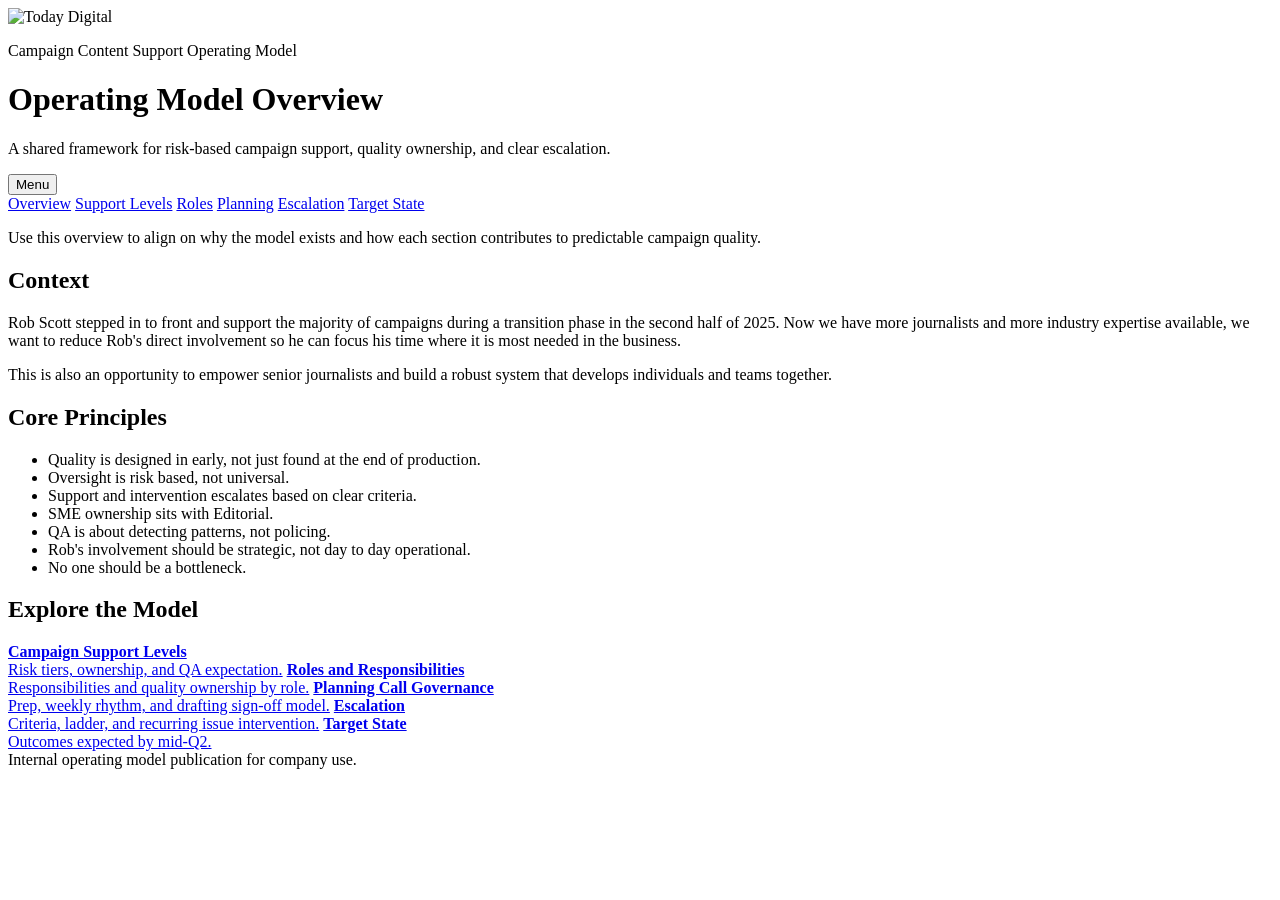
==== index.html @ e6ee5bfa "Add files via upload" ====
<!doctype html>
<html lang="en">
<head>
  <meta charset="utf-8" />
  <meta name="viewport" content="width=device-width, initial-scale=1" />
  <title>CCSOM | Overview</title>
  <link rel="stylesheet" href="styles/base.css" />
  <link rel="stylesheet" href="styles/pages.css" />
</head>
<body>
  <div class="page">
    <header class="hero">
      <div class="brand">
        <img src="assets/TodayDigital_Icon.png" alt="Today Digital" class="logo" />
        <div>
          <p class="eyebrow">Campaign Content Support Operating Model</p>
          <h1>Operating Model Overview</h1>
          <p class="subtitle">A shared framework for risk-based campaign support, quality ownership, and clear escalation.</p>
        </div>
      </div>
      <nav class="main-nav sticky-nav" aria-label="Primary navigation">
        <button class="mobile-nav-toggle" aria-expanded="false" aria-controls="navLinks">Menu</button>
        <div id="navLinks" class="nav-links">
          <a href="index.html" class="nav-link">Overview</a>
          <a href="support-levels.html" class="nav-link">Support Levels</a>
          <a href="roles.html" class="nav-link">Roles</a>
          <a href="governance.html" class="nav-link">Planning</a>
          <a href="escalation.html" class="nav-link">Escalation</a>
          <a href="target-state.html" class="nav-link">Target State</a>
        </div>
      </nav>
    </header>

    <main>
      <section class="card full">
        <p class="page-intro">Use this overview to align on why the model exists and how each section contributes to predictable campaign quality.</p>
      </section>

      <section class="card full" aria-labelledby="context-heading">
        <h2 id="context-heading">Context</h2>
        <p>Rob Scott stepped in to front and support the majority of campaigns during a transition phase in the second half of 2025. Now we have more journalists and more industry expertise available, we want to reduce Rob's direct involvement so he can focus his time where it is most needed in the business.</p>
        <p>This is also an opportunity to empower senior journalists and build a robust system that develops individuals and teams together.</p>
      </section>

      <section class="card full" aria-labelledby="principles-heading">
        <h2 id="principles-heading">Core Principles</h2>
        <ul class="list-clean">
          <li>Quality is designed in early, not just found at the end of production.</li>
          <li>Oversight is risk based, not universal.</li>
          <li>Support and intervention escalates based on clear criteria.</li>
          <li>SME ownership sits with Editorial.</li>
          <li>QA is about detecting patterns, not policing.</li>
          <li>Rob's involvement should be strategic, not day to day operational.</li>
          <li>No one should be a bottleneck.</li>
        </ul>
      </section>

      <section class="card full" aria-labelledby="explore-heading">
        <h2 id="explore-heading">Explore the Model</h2>
        <div class="quick-links">
          <a class="quick-link" href="support-levels.html"><strong>Campaign Support Levels</strong><br />Risk tiers, ownership, and QA expectation.</a>
          <a class="quick-link" href="roles.html"><strong>Roles and Responsibilities</strong><br />Responsibilities and quality ownership by role.</a>
          <a class="quick-link" href="governance.html"><strong>Planning Call Governance</strong><br />Prep, weekly rhythm, and drafting sign-off model.</a>
          <a class="quick-link" href="escalation.html"><strong>Escalation</strong><br />Criteria, ladder, and recurring issue intervention.</a>
          <a class="quick-link" href="target-state.html"><strong>Target State</strong><br />Outcomes expected by mid-Q2.</a>
        </div>
      </section>
    </main>

    <footer>
      Internal operating model publication for company use.
    </footer>
  </div>

  <script src="scripts/data.js"></script>
  <script src="scripts/nav.js"></script>
  <script src="scripts/interactions.js"></script>
</body>
</html>
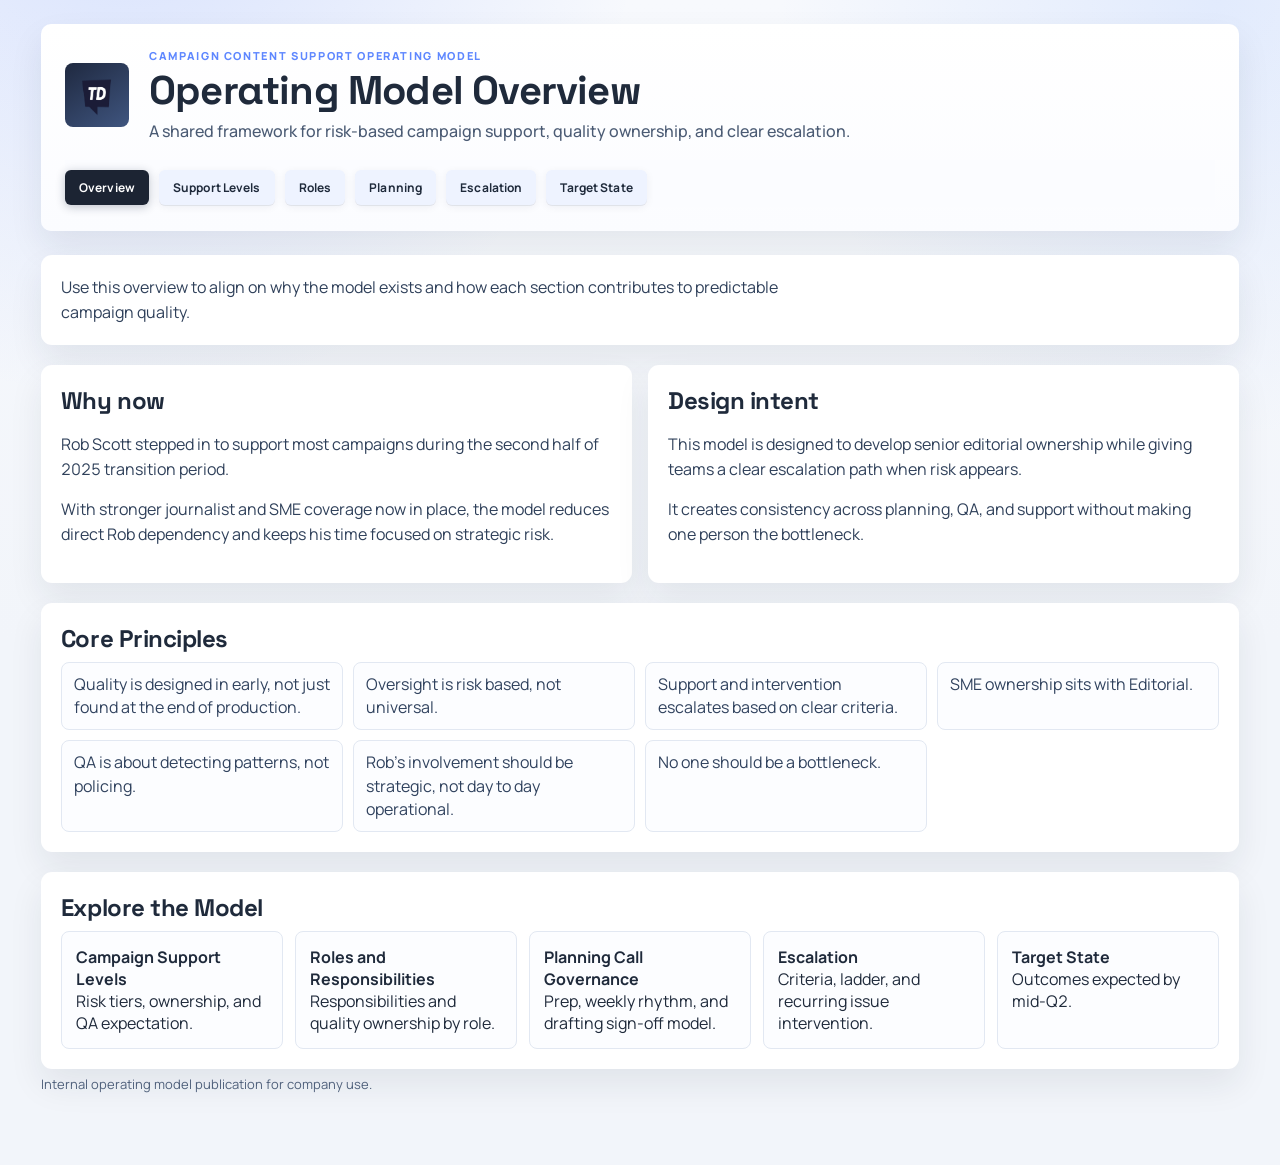
==== commit a885288b: "Apply CCSOM website updates" ====
--- a/index.html
+++ b/index.html
@@ -36,23 +36,31 @@
         <p class="page-intro">Use this overview to align on why the model exists and how each section contributes to predictable campaign quality.</p>
       </section>
 
-      <section class="card full" aria-labelledby="context-heading">
-        <h2 id="context-heading">Context</h2>
-        <p>Rob Scott stepped in to front and support the majority of campaigns during a transition phase in the second half of 2025. Now we have more journalists and more industry expertise available, we want to reduce Rob's direct involvement so he can focus his time where it is most needed in the business.</p>
-        <p>This is also an opportunity to empower senior journalists and build a robust system that develops individuals and teams together.</p>
+      <section class="overview-grid" aria-labelledby="context-heading">
+        <article class="card">
+          <h2 id="context-heading">Why now</h2>
+          <p>Rob Scott stepped in to support most campaigns during the second half of 2025 transition period.</p>
+          <p>With stronger journalist and SME coverage now in place, the model reduces direct Rob dependency and keeps his time focused on strategic risk.</p>
+        </article>
+
+        <article class="card">
+          <h2>Design intent</h2>
+          <p>This model is designed to develop senior editorial ownership while giving teams a clear escalation path when risk appears.</p>
+          <p>It creates consistency across planning, QA, and support without making one person the bottleneck.</p>
+        </article>
       </section>
 
       <section class="card full" aria-labelledby="principles-heading">
         <h2 id="principles-heading">Core Principles</h2>
-        <ul class="list-clean">
-          <li>Quality is designed in early, not just found at the end of production.</li>
-          <li>Oversight is risk based, not universal.</li>
-          <li>Support and intervention escalates based on clear criteria.</li>
-          <li>SME ownership sits with Editorial.</li>
-          <li>QA is about detecting patterns, not policing.</li>
-          <li>Rob's involvement should be strategic, not day to day operational.</li>
-          <li>No one should be a bottleneck.</li>
-        </ul>
+        <div class="principle-grid">
+          <div class="principle-item">Quality is designed in early, not just found at the end of production.</div>
+          <div class="principle-item">Oversight is risk based, not universal.</div>
+          <div class="principle-item">Support and intervention escalates based on clear criteria.</div>
+          <div class="principle-item">SME ownership sits with Editorial.</div>
+          <div class="principle-item">QA is about detecting patterns, not policing.</div>
+          <div class="principle-item">Rob's involvement should be strategic, not day to day operational.</div>
+          <div class="principle-item">No one should be a bottleneck.</div>
+        </div>
       </section>
 
       <section class="card full" aria-labelledby="explore-heading">
--- a/styles/base.css
+++ b/styles/base.css
@@ -0,0 +1,298 @@
+@import url("https://fonts.googleapis.com/css2?family=Manrope:wght@400;500;600;700;800&family=Space+Grotesk:wght@500;600;700&display=swap");
+
+:root {
+  --primary: #1c2433;
+  --secondary: #5e87ff;
+  --white: #ffffff;
+  --bg: #f2f5fa;
+  --text: #1f2a3b;
+  --muted: #4f607b;
+  --border: #e2e8f2;
+  --shadow: 0 16px 34px rgba(22, 34, 54, 0.08);
+  --status-green: #4cbf88;
+  --status-yellow: #f3c95d;
+  --status-orange: #f0a95a;
+  --status-red: #e47a7a;
+  --status-dark: #7e899d;
+  --measure-max: 72ch;
+  --measure-min-card: 50ch;
+}
+
+* {
+  box-sizing: border-box;
+}
+
+html,
+body {
+  margin: 0;
+  padding: 0;
+}
+
+body {
+  font-family: "Manrope", sans-serif;
+  color: var(--text);
+  background:
+    radial-gradient(circle at 10% -10%, rgba(94, 135, 255, 0.2), transparent 30%),
+    radial-gradient(circle at 95% 0%, rgba(129, 170, 255, 0.18), transparent 26%),
+    linear-gradient(180deg, #f7f9fd 0%, var(--bg) 55%);
+  font-feature-settings: "tnum" 1, "ss01" 1;
+}
+
+.page {
+  width: 100%;
+  max-width: none;
+  margin: 0;
+  padding: 24px clamp(16px, 3.2vw, 44px) 72px;
+}
+
+.hero {
+  background: linear-gradient(180deg, #ffffff 0%, #fbfcff 100%);
+  border-radius: 10px;
+  border: none;
+  padding: 24px;
+  box-shadow: var(--shadow);
+  margin-bottom: 24px;
+}
+
+.brand {
+  display: flex;
+  gap: 20px;
+  align-items: center;
+}
+
+.logo {
+  width: 64px;
+  height: 64px;
+  border-radius: 8px;
+  background: linear-gradient(145deg, #1f2940 0%, #3f557f 100%);
+  padding: 6px;
+}
+
+.eyebrow {
+  margin: 0 0 6px;
+  text-transform: uppercase;
+  letter-spacing: 0.15em;
+  font-size: 11px;
+  color: var(--secondary);
+  font-weight: 800;
+}
+
+h1,
+h2,
+h3,
+h4 {
+  font-family: "Space Grotesk", sans-serif;
+  letter-spacing: -0.02em;
+  margin-top: 0;
+}
+
+h1 {
+  margin: 0 0 8px;
+  font-size: clamp(28px, 4vw, 40px);
+  line-height: 1.08;
+}
+
+.subtitle {
+  margin: 0;
+  color: #4b5b74;
+  font-weight: 500;
+}
+
+.main-nav {
+  margin-top: 18px;
+}
+
+.sticky-nav {
+  position: sticky;
+  top: 0;
+  z-index: 20;
+  background: rgba(251, 252, 255, 0.96);
+  backdrop-filter: blur(4px);
+  padding: 10px 0 2px;
+}
+
+.mobile-nav-toggle {
+  display: none;
+  border: 1px solid var(--border);
+  background: var(--white);
+  color: var(--primary);
+  font-weight: 700;
+  border-radius: 6px;
+  padding: 10px 12px;
+}
+
+.nav-links {
+  display: flex;
+  gap: 10px;
+  flex-wrap: wrap;
+}
+
+.nav-link {
+  text-decoration: none;
+  padding: 9px 14px;
+  border-radius: 6px;
+  border: none;
+  color: var(--text);
+  font-size: 12px;
+  font-weight: 700;
+  letter-spacing: 0.01em;
+  background: #eef3ff;
+  box-shadow: 0 1px 0 rgba(21, 35, 61, 0.08), 0 2px 8px rgba(21, 35, 61, 0.06);
+}
+
+.nav-link.active {
+  background: var(--primary);
+  color: var(--white);
+  box-shadow: 0 2px 10px rgba(27, 40, 64, 0.28);
+}
+
+main {
+  display: grid;
+  gap: 20px;
+}
+
+.grid {
+  display: grid;
+  gap: 20px;
+  grid-template-columns: repeat(auto-fit, minmax(min(100%, 430px), 1fr));
+}
+
+.card {
+  background: var(--white);
+  border-radius: 11px;
+  border: none;
+  box-shadow: var(--shadow);
+  padding: 20px;
+}
+
+.card.full {
+  grid-column: 1 / -1;
+}
+
+.card p,
+.card li {
+  color: #2f405a;
+  line-height: 1.55;
+}
+
+.card p,
+.card ul,
+.card ol {
+  max-width: var(--measure-max);
+}
+
+.card h2 {
+  margin-bottom: 8px;
+}
+
+.page-intro {
+  margin: 0;
+  color: #435571;
+  max-width: var(--measure-max);
+}
+
+.list-clean {
+  margin: 0;
+  padding-left: 18px;
+  display: grid;
+  gap: 8px;
+}
+
+.callout {
+  border-left: 4px solid var(--secondary);
+  background: #f4f7ff;
+  border-radius: 8px;
+  padding: 12px 14px;
+  margin: 14px 0;
+}
+
+.badge {
+  border-radius: 999px;
+  display: inline-flex;
+  align-items: center;
+  padding: 6px 10px;
+  font-size: 11px;
+  font-weight: 700;
+  text-transform: uppercase;
+  letter-spacing: 0.04em;
+}
+
+.badge.level-1 {
+  background: rgba(228, 122, 122, 0.24);
+  color: #8f2c2c;
+}
+
+.badge.level-2 {
+  background: rgba(243, 201, 93, 0.28);
+  color: #7a5b12;
+}
+
+.badge.level-3 {
+  background: rgba(76, 191, 136, 0.2);
+  color: #22654b;
+}
+
+.sr-only {
+  position: absolute;
+  width: 1px;
+  height: 1px;
+  padding: 0;
+  margin: -1px;
+  overflow: hidden;
+  clip: rect(0, 0, 0, 0);
+  white-space: nowrap;
+  border: 0;
+}
+
+button,
+[role="button"],
+a {
+  transition: 120ms ease;
+}
+
+button:focus-visible,
+a:focus-visible,
+[tabindex]:focus-visible {
+  outline: 3px solid rgba(94, 135, 255, 0.5);
+  outline-offset: 2px;
+}
+
+footer {
+  color: var(--muted);
+  font-size: 13px;
+  margin-top: 6px;
+}
+
+@media (max-width: 768px) {
+  .page {
+    padding: 16px 12px 40px;
+  }
+
+  .hero {
+    padding: 16px;
+  }
+
+  .card p,
+  .card ul,
+  .card ol,
+  .page-intro {
+    max-width: 100%;
+  }
+
+  .brand {
+    align-items: flex-start;
+  }
+
+  .mobile-nav-toggle {
+    display: inline-flex;
+    margin-bottom: 10px;
+  }
+
+  .nav-links {
+    display: none;
+  }
+
+  .nav-links.open {
+    display: grid;
+  }
+}
--- a/styles/pages.css
+++ b/styles/pages.css
@@ -0,0 +1,469 @@
+.quick-links {
+  display: grid;
+  grid-template-columns: repeat(auto-fit, minmax(220px, 1fr));
+  gap: 12px;
+}
+
+.quick-link {
+  border: 1px solid var(--border);
+  border-radius: 8px;
+  padding: 14px;
+  text-decoration: none;
+  color: inherit;
+  background: #fcfdff;
+}
+
+.quick-link:hover {
+  transform: translateY(-1px);
+  box-shadow: 0 8px 18px rgba(23, 39, 62, 0.08);
+}
+
+.overview-grid {
+  display: grid;
+  grid-template-columns: repeat(2, minmax(0, 1fr));
+  gap: 16px;
+}
+
+.principle-grid {
+  display: grid;
+  grid-template-columns: repeat(auto-fit, minmax(280px, 1fr));
+  gap: 10px;
+}
+
+.principle-item {
+  border: 1px solid var(--border);
+  border-radius: 8px;
+  padding: 10px 12px;
+  background: #fcfdff;
+  color: #30425e;
+  line-height: 1.45;
+}
+
+.level-card {
+  border: 1px solid var(--border);
+  border-radius: 8px;
+  padding: 16px;
+  display: grid;
+  gap: 6px;
+}
+
+.level-header {
+  display: flex;
+  align-items: center;
+  justify-content: space-between;
+  gap: 12px;
+}
+
+.level-card h3 {
+  margin-bottom: 2px;
+}
+
+.level-card h4 {
+  margin: 8px 0 4px;
+}
+
+.role-lines {
+  margin: 0;
+  padding: 0;
+  list-style: none;
+  display: grid;
+  gap: 6px;
+}
+
+.role-lines li {
+  display: grid;
+  grid-template-columns: minmax(120px, 150px) 1fr;
+  gap: 10px;
+  align-items: baseline;
+}
+
+.role-name {
+  font-weight: 800;
+  color: #22344f;
+}
+
+.role-assignee {
+  color: #40536f;
+}
+
+.table-wrap {
+  overflow-x: auto;
+}
+
+.table {
+  width: 100%;
+  border-collapse: collapse;
+  font-size: 14px;
+}
+
+.table th,
+.table td {
+  border-bottom: 1px solid var(--border);
+  text-align: left;
+  padding: 10px 8px;
+  vertical-align: top;
+}
+
+.table th {
+  font-size: 11px;
+  color: #596b86;
+  text-transform: uppercase;
+  letter-spacing: 0.05em;
+}
+
+.accordion {
+  border: 1px solid var(--border);
+  border-radius: 8px;
+  overflow: hidden;
+  margin-bottom: 10px;
+}
+
+.accordion button {
+  width: 100%;
+  text-align: left;
+  padding: 13px 14px;
+  border: 0;
+  background: #f8fbff;
+  color: #1e2b42;
+  font-weight: 700;
+  cursor: pointer;
+}
+
+.accordion .panel {
+  padding: 0 14px 14px;
+}
+
+.accordion .panel[hidden] {
+  display: none;
+}
+
+.accordion.open .panel {
+  display: block;
+}
+
+.kpi-grid {
+  display: grid;
+  grid-template-columns: repeat(auto-fit, minmax(190px, 1fr));
+  gap: 10px;
+}
+
+.kpi {
+  border: 1px solid var(--border);
+  border-radius: 8px;
+  padding: 12px;
+  background: linear-gradient(180deg, #fff 0%, #f9fbff 100%);
+}
+
+.kpi .value {
+  font-size: 28px;
+  font-weight: 800;
+  line-height: 1;
+}
+
+.kpi .label {
+  font-size: 12px;
+  color: #52627d;
+  text-transform: uppercase;
+  letter-spacing: 0.05em;
+}
+
+.ladder {
+  display: grid;
+  gap: 10px;
+}
+
+.ladder-step {
+  border: 1px solid var(--border);
+  border-radius: 8px;
+  padding: 12px;
+  background: #fcfdff;
+  cursor: pointer;
+  text-align: left;
+}
+
+.ladder-step.active {
+  border-color: var(--secondary);
+  box-shadow: 0 0 0 2px rgba(94, 135, 255, 0.15);
+}
+
+.ladder-detail {
+  border: 1px solid var(--border);
+  border-radius: 8px;
+  padding: 14px;
+  background: #fff;
+}
+
+.escalation-layout {
+  display: grid;
+  grid-template-columns: minmax(320px, 380px) minmax(0, 1fr);
+  gap: 16px;
+  align-items: stretch;
+}
+
+.escalation-rail {
+  height: 100%;
+}
+
+.escalation-main {
+  display: grid;
+  gap: 16px;
+}
+
+.ladder-expanded {
+  gap: 12px;
+  margin-top: 12px;
+}
+
+.ladder-line {
+  border: 1px solid var(--border);
+  border-radius: 8px;
+  padding: 12px;
+  background: #fbfcff;
+}
+
+.ladder-line h3 {
+  margin: 0 0 8px;
+  font-size: 16px;
+  color: #1e2b42;
+}
+
+.ladder-line p {
+  margin: 6px 0;
+}
+
+.compare-shell {
+  border: 1px solid var(--border);
+  border-radius: 10px;
+  overflow: hidden;
+}
+
+.compare-head {
+  display: flex;
+  justify-content: space-between;
+  align-items: center;
+  gap: 8px;
+  border-bottom: 1px solid var(--border);
+  padding: 10px 12px;
+  background: #f8fbff;
+}
+
+.toggle-group {
+  display: flex;
+  gap: 12px;
+  align-items: center;
+  font-size: 13px;
+}
+
+.toggle-group label {
+  display: inline-flex;
+  align-items: center;
+  gap: 6px;
+}
+
+.slider-toggle {
+  display: inline-flex;
+  align-items: center;
+  gap: 8px;
+  user-select: none;
+}
+
+.slider-toggle input {
+  position: absolute;
+  opacity: 0;
+  width: 1px;
+  height: 1px;
+  overflow: hidden;
+}
+
+.slider-label {
+  font-size: 12px;
+  font-weight: 700;
+  color: #41536f;
+  text-transform: uppercase;
+  letter-spacing: 0.03em;
+}
+
+.slider-track {
+  width: 52px;
+  height: 28px;
+  border-radius: 999px;
+  background: #e3eaf6;
+  border: 1px solid #cfdbef;
+  position: relative;
+  transition: background 150ms ease;
+}
+
+.slider-track::after {
+  content: "";
+  position: absolute;
+  width: 22px;
+  height: 22px;
+  border-radius: 50%;
+  background: #ffffff;
+  top: 2px;
+  left: 2px;
+  box-shadow: 0 2px 6px rgba(31, 42, 59, 0.2);
+  transition: transform 150ms ease;
+}
+
+.slider-toggle input:checked + .slider-track {
+  background: #cadbff;
+  border-color: #a4c0ff;
+}
+
+.slider-toggle input:checked + .slider-track::after {
+  transform: translateX(24px);
+}
+
+.compare-panels {
+  display: grid;
+  grid-template-columns: 1fr;
+}
+
+.compare-panel {
+  padding: 14px;
+}
+
+.compare-panel + .compare-panel {
+  border-left: 1px solid var(--border);
+}
+
+.compare-panel[data-panel="without"] {
+  background: rgba(240, 169, 90, 0.14);
+}
+
+.compare-panel[data-panel="with"] {
+  background: rgba(76, 191, 136, 0.14);
+}
+
+.compare-panel.muted {
+  opacity: 0.4;
+}
+
+.compare-panel.hidden {
+  display: none;
+}
+
+.target-grid {
+  display: grid;
+  grid-template-columns: 1.1fr 0.9fr;
+  gap: 16px;
+}
+
+.flow-svg {
+  width: 100%;
+  height: auto;
+  border: 1px solid var(--border);
+  border-radius: 8px;
+  background: #fff;
+}
+
+.flowchart-shell {
+  border: 1px solid var(--border);
+  border-radius: 10px;
+  padding: 14px;
+  background: linear-gradient(180deg, #ffffff 0%, #f9fbff 100%);
+  box-shadow: inset 0 1px 0 rgba(255, 255, 255, 0.9);
+}
+
+.support-flow-svg {
+  width: 100%;
+  max-width: 880px;
+  height: auto;
+  display: block;
+  margin: 0 auto;
+}
+
+.flow-connectors path {
+  fill: none;
+  stroke: #9caac0;
+  stroke-width: 2.2;
+  stroke-linecap: round;
+  stroke-linejoin: round;
+}
+
+.flow-connectors path:nth-child(2),
+.flow-connectors path:nth-child(4),
+.flow-connectors path:nth-child(9) {
+  stroke: #d992c2;
+}
+
+.flow-connectors path:nth-child(8) {
+  stroke: #7fbf6b;
+}
+
+.flow-connectors path:nth-child(10) {
+  stroke: #6caed9;
+}
+
+.flow-nodes rect {
+  fill: #1c2433;
+  stroke: rgba(255, 255, 255, 0.16);
+  stroke-width: 1.5;
+  filter: drop-shadow(0 6px 12px rgba(22, 34, 54, 0.18));
+}
+
+.flow-node-title {
+  font-family: "Manrope", sans-serif;
+  font-size: 14px;
+  font-weight: 700;
+  fill: #ffffff;
+}
+
+.flow-node-subtitle {
+  font-family: "Manrope", sans-serif;
+  font-size: 12px;
+  font-weight: 600;
+  fill: rgba(255, 255, 255, 0.75);
+}
+
+.flow-level rect {
+  filter: drop-shadow(0 8px 14px rgba(23, 38, 62, 0.18));
+}
+
+.flow-level.level-1 rect {
+  fill: #e95db8;
+}
+
+.flow-level.level-2 rect {
+  fill: #40a7e2;
+}
+
+.flow-level.level-3 rect {
+  fill: #78ce54;
+}
+
+.flow-level text {
+  font-family: "Space Grotesk", sans-serif;
+  font-size: 22px;
+  font-weight: 700;
+  fill: #ffffff;
+  dominant-baseline: middle;
+}
+
+.flow-labels text {
+  font-family: "Manrope", sans-serif;
+  font-size: 12px;
+  font-weight: 700;
+  fill: #536684;
+  letter-spacing: 0.03em;
+}
+
+@media (max-width: 768px) {
+  .target-grid {
+    grid-template-columns: 1fr;
+  }
+
+  .escalation-layout {
+    grid-template-columns: 1fr;
+  }
+
+  .overview-grid {
+    grid-template-columns: 1fr;
+  }
+
+  .compare-panel + .compare-panel {
+    border-left: 0;
+    border-top: 1px solid var(--border);
+  }
+}
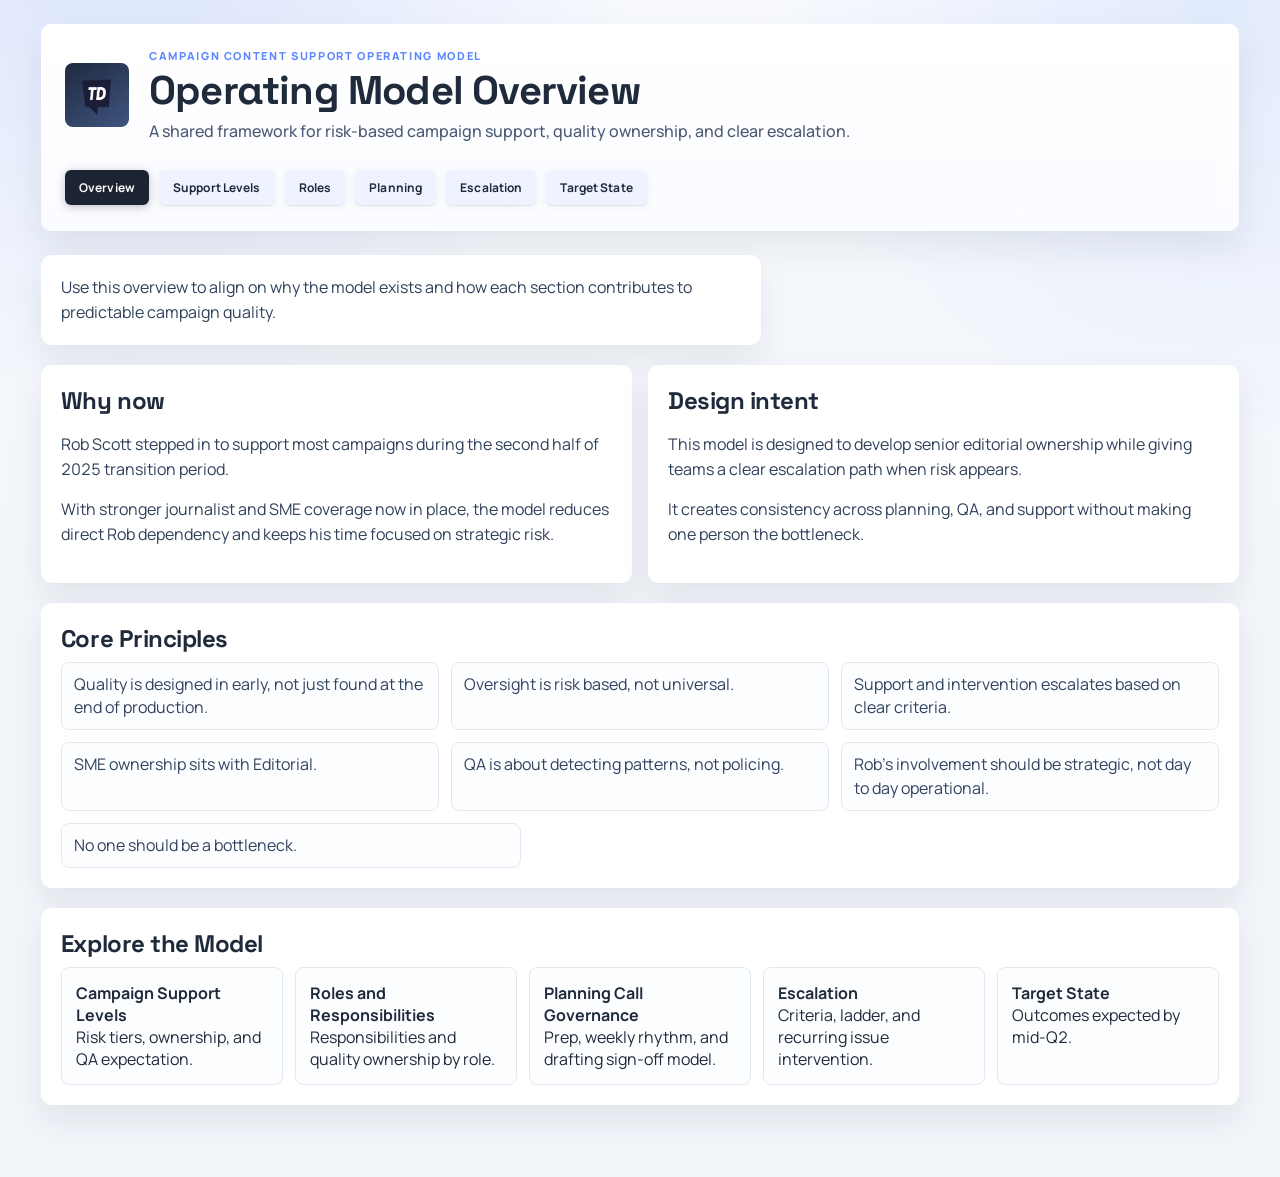
==== commit 2048c564: "Fix role cards layout issues" ====
--- a/index.html
+++ b/index.html
@@ -32,7 +32,7 @@
     </header>
 
     <main>
-      <section class="card full">
+      <section class="card card-compact">
         <p class="page-intro">Use this overview to align on why the model exists and how each section contributes to predictable campaign quality.</p>
       </section>
 
@@ -74,10 +74,6 @@
         </div>
       </section>
     </main>
-
-    <footer>
-      Internal operating model publication for company use.
-    </footer>
   </div>
 
   <script src="scripts/data.js"></script>
--- a/styles/base.css
+++ b/styles/base.css
@@ -40,8 +40,8 @@
 
 .page {
   width: 100%;
-  max-width: none;
-  margin: 0;
+  max-width: 1320px;
+  margin: 0 auto;
   padding: 24px clamp(16px, 3.2vw, 44px) 72px;
 }
 
@@ -84,6 +84,12 @@
   font-family: "Space Grotesk", sans-serif;
   letter-spacing: -0.02em;
   margin-top: 0;
+}
+
+h1,
+h2,
+h3 {
+  text-wrap: balance;
 }
 
 h1 {
@@ -175,10 +181,12 @@
   line-height: 1.55;
 }
 
-.card p,
-.card ul,
-.card ol {
-  max-width: var(--measure-max);
+.card p {
+  max-width: 68ch;
+  text-wrap: pretty;
+  hyphens: none;
+  word-break: normal;
+  overflow-wrap: normal;
 }
 
 .card h2 {
@@ -188,7 +196,9 @@
 .page-intro {
   margin: 0;
   color: #435571;
-  max-width: var(--measure-max);
+  max-width: 68ch;
+  text-wrap: pretty;
+  hyphens: none;
 }
 
 .list-clean {
--- a/styles/pages.css
+++ b/styles/pages.css
@@ -20,14 +20,14 @@
 
 .overview-grid {
   display: grid;
-  grid-template-columns: repeat(2, minmax(0, 1fr));
+  grid-template-columns: repeat(auto-fit, minmax(52ch, 1fr));
   gap: 16px;
 }
 
 .principle-grid {
   display: grid;
-  grid-template-columns: repeat(auto-fit, minmax(280px, 1fr));
-  gap: 10px;
+  grid-template-columns: repeat(auto-fit, minmax(30ch, 1fr));
+  gap: 12px;
 }
 
 .principle-item {
@@ -39,12 +39,21 @@
   line-height: 1.45;
 }
 
+.principle-item:last-child:nth-child(odd) {
+  grid-column: 1 / -1;
+  max-width: 46ch;
+}
+
+.card-compact {
+  max-width: 72ch;
+}
+
 .level-card {
   border: 1px solid var(--border);
   border-radius: 8px;
   padding: 16px;
   display: grid;
-  gap: 6px;
+  gap: 2px;
 }
 
 .level-header {
@@ -59,7 +68,11 @@
 }
 
 .level-card h4 {
-  margin: 8px 0 4px;
+  margin: 4px 0 0;
+}
+
+.level-card p {
+  margin: 0;
 }
 
 .role-lines {
@@ -67,7 +80,7 @@
   padding: 0;
   list-style: none;
   display: grid;
-  gap: 6px;
+  gap: 4px;
 }
 
 .role-lines li {
@@ -77,9 +90,11 @@
   align-items: baseline;
 }
 
+
 .role-name {
   font-weight: 800;
   color: #22344f;
+  text-align: right;
 }
 
 .role-assignee {
@@ -109,6 +124,49 @@
   color: #596b86;
   text-transform: uppercase;
   letter-spacing: 0.05em;
+}
+
+.matrix-table thead th {
+  background: #f7faff;
+}
+
+.matrix-table .matrix-superhead th {
+  font-size: 10px;
+  color: #5a6f8d;
+  letter-spacing: 0.08em;
+}
+
+.matrix-rowhead {
+  width: 180px;
+  font-size: 12px;
+  text-transform: uppercase;
+  letter-spacing: 0.05em;
+  color: #2a3e5f;
+  background: #fbfcff;
+}
+
+.name-list {
+  display: flex;
+  flex-wrap: wrap;
+  gap: 6px;
+}
+
+.name-pill {
+  display: inline-flex;
+  align-items: center;
+  border: 1px solid #d9e3f2;
+  background: #f6f9ff;
+  color: #2f4362;
+  border-radius: 999px;
+  padding: 4px 10px;
+  font-size: 12px;
+  font-weight: 600;
+  line-height: 1.2;
+}
+
+.matrix-empty {
+  color: #7c8ba2;
+  font-style: italic;
 }
 
 .accordion {
@@ -450,6 +508,11 @@
 }
 
 @media (max-width: 768px) {
+  .principle-grid {
+    grid-template-columns: 1fr;
+    max-width: 100%;
+  }
+
   .target-grid {
     grid-template-columns: 1fr;
   }
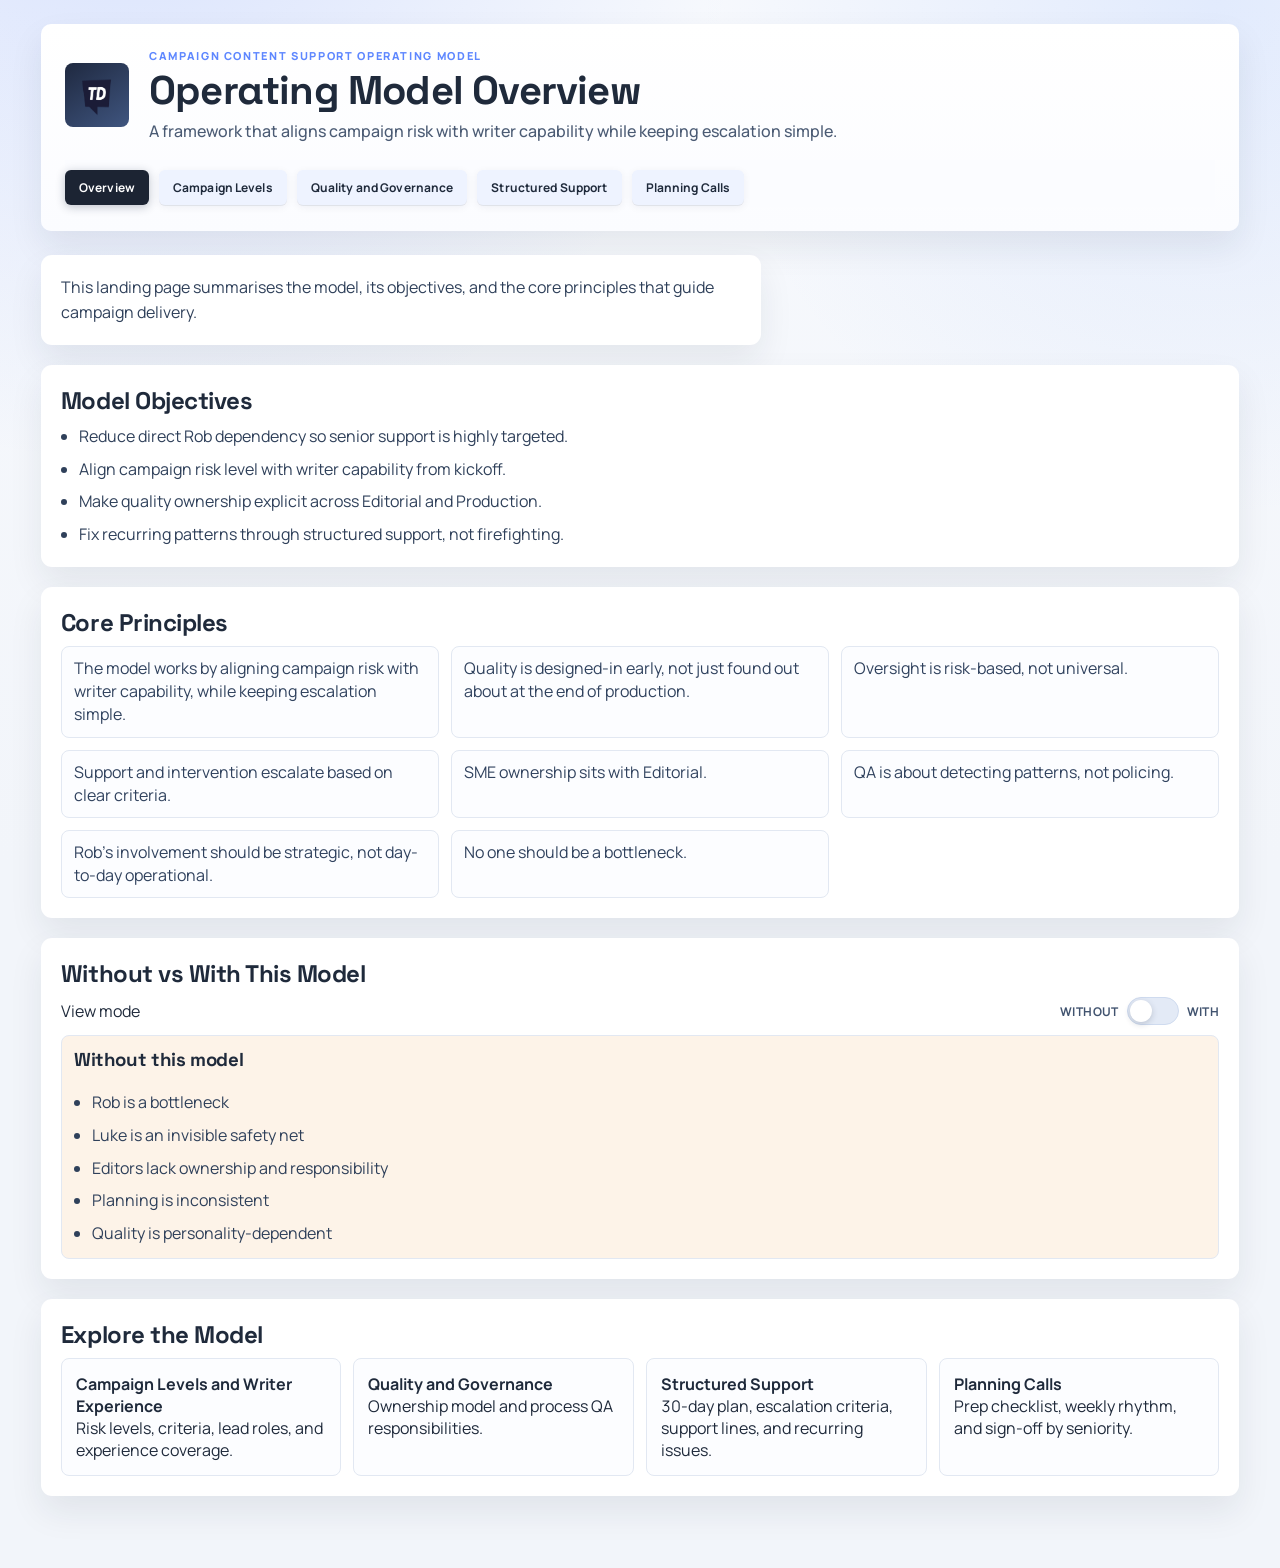
==== commit 84dea1ee: "Restructure CCSOM site to 5-page model IA" ====
--- a/index.html
+++ b/index.html
@@ -15,62 +15,97 @@
         <div>
           <p class="eyebrow">Campaign Content Support Operating Model</p>
           <h1>Operating Model Overview</h1>
-          <p class="subtitle">A shared framework for risk-based campaign support, quality ownership, and clear escalation.</p>
+          <p id="landingSummary" class="subtitle">
+            A framework that aligns campaign risk with writer capability while keeping escalation simple.
+          </p>
         </div>
       </div>
       <nav class="main-nav sticky-nav" aria-label="Primary navigation">
         <button class="mobile-nav-toggle" aria-expanded="false" aria-controls="navLinks">Menu</button>
         <div id="navLinks" class="nav-links">
           <a href="index.html" class="nav-link">Overview</a>
-          <a href="support-levels.html" class="nav-link">Support Levels</a>
-          <a href="roles.html" class="nav-link">Roles</a>
-          <a href="governance.html" class="nav-link">Planning</a>
-          <a href="escalation.html" class="nav-link">Escalation</a>
-          <a href="target-state.html" class="nav-link">Target State</a>
+          <a href="campaign-levels.html" class="nav-link">Campaign Levels</a>
+          <a href="governance.html" class="nav-link">Quality and Governance</a>
+          <a href="structured-support.html" class="nav-link">Structured Support</a>
+          <a href="planning-calls.html" class="nav-link">Planning Calls</a>
         </div>
       </nav>
     </header>
 
     <main>
       <section class="card card-compact">
-        <p class="page-intro">Use this overview to align on why the model exists and how each section contributes to predictable campaign quality.</p>
+        <p class="page-intro">
+          This landing page summarises the model, its objectives, and
+          the core principles that guide campaign delivery.
+        </p>
       </section>
 
-      <section class="overview-grid" aria-labelledby="context-heading">
-        <article class="card">
-          <h2 id="context-heading">Why now</h2>
-          <p>Rob Scott stepped in to support most campaigns during the second half of 2025 transition period.</p>
-          <p>With stronger journalist and SME coverage now in place, the model reduces direct Rob dependency and keeps his time focused on strategic risk.</p>
-        </article>
-
-        <article class="card">
-          <h2>Design intent</h2>
-          <p>This model is designed to develop senior editorial ownership while giving teams a clear escalation path when risk appears.</p>
-          <p>It creates consistency across planning, QA, and support without making one person the bottleneck.</p>
-        </article>
+      <section class="card full" aria-labelledby="objectives-heading">
+        <h2 id="objectives-heading">Model Objectives</h2>
+        <ul id="landingObjectives" class="list-clean">
+          <li>Loading...</li>
+        </ul>
       </section>
 
       <section class="card full" aria-labelledby="principles-heading">
         <h2 id="principles-heading">Core Principles</h2>
-        <div class="principle-grid">
-          <div class="principle-item">Quality is designed in early, not just found at the end of production.</div>
-          <div class="principle-item">Oversight is risk based, not universal.</div>
-          <div class="principle-item">Support and intervention escalates based on clear criteria.</div>
-          <div class="principle-item">SME ownership sits with Editorial.</div>
-          <div class="principle-item">QA is about detecting patterns, not policing.</div>
-          <div class="principle-item">Rob's involvement should be strategic, not day to day operational.</div>
-          <div class="principle-item">No one should be a bottleneck.</div>
+        <div id="corePrinciplesList" class="principle-grid">
+          <div class="principle-item">Loading...</div>
+        </div>
+      </section>
+
+      <section class="card full" aria-labelledby="comparison-heading">
+        <h2 id="comparison-heading">Without vs With This Model</h2>
+        <div class="compare-head">
+          <span>View mode</span>
+          <label class="slider-toggle" for="overviewCompareToggle">
+            <span class="slider-label">Without</span>
+            <input
+              id="overviewCompareToggle"
+              data-compare-toggle
+              type="checkbox"
+              role="switch"
+              aria-label="Toggle between without and with model view"
+            />
+            <span class="slider-track" aria-hidden="true"></span>
+            <span class="slider-label">With</span>
+          </label>
+        </div>
+        <div class="compare-2col">
+          <article class="compare-panel compare-without" data-panel="without">
+            <h3>Without this model</h3>
+            <ul id="withoutModelList" class="list-clean">
+              <li>Loading...</li>
+            </ul>
+          </article>
+          <article class="compare-panel compare-with" data-panel="with">
+            <h3>With this model</h3>
+            <ul id="withModelList" class="list-clean">
+              <li>Loading...</li>
+            </ul>
+          </article>
         </div>
       </section>
 
       <section class="card full" aria-labelledby="explore-heading">
         <h2 id="explore-heading">Explore the Model</h2>
         <div class="quick-links">
-          <a class="quick-link" href="support-levels.html"><strong>Campaign Support Levels</strong><br />Risk tiers, ownership, and QA expectation.</a>
-          <a class="quick-link" href="roles.html"><strong>Roles and Responsibilities</strong><br />Responsibilities and quality ownership by role.</a>
-          <a class="quick-link" href="governance.html"><strong>Planning Call Governance</strong><br />Prep, weekly rhythm, and drafting sign-off model.</a>
-          <a class="quick-link" href="escalation.html"><strong>Escalation</strong><br />Criteria, ladder, and recurring issue intervention.</a>
-          <a class="quick-link" href="target-state.html"><strong>Target State</strong><br />Outcomes expected by mid-Q2.</a>
+          <a class="quick-link" href="campaign-levels.html">
+            <strong>Campaign Levels and Writer Experience</strong><br />
+            Risk levels, criteria, lead roles, and experience coverage.
+          </a>
+          <a class="quick-link" href="governance.html">
+            <strong>Quality and Governance</strong><br />
+            Ownership model and process QA responsibilities.
+          </a>
+          <a class="quick-link" href="structured-support.html">
+            <strong>Structured Support</strong><br />
+            30-day plan, escalation criteria, support lines, and recurring issues.
+          </a>
+          <a class="quick-link" href="planning-calls.html">
+            <strong>Planning Calls</strong><br />
+            Prep checklist, weekly rhythm, and sign-off by seniority.
+          </a>
         </div>
       </section>
     </main>
--- a/styles/pages.css
+++ b/styles/pages.css
@@ -169,91 +169,14 @@
   font-style: italic;
 }
 
-.accordion {
-  border: 1px solid var(--border);
-  border-radius: 8px;
-  overflow: hidden;
-  margin-bottom: 10px;
-}
-
-.accordion button {
-  width: 100%;
-  text-align: left;
-  padding: 13px 14px;
-  border: 0;
-  background: #f8fbff;
-  color: #1e2b42;
-  font-weight: 700;
-  cursor: pointer;
-}
-
-.accordion .panel {
-  padding: 0 14px 14px;
-}
-
-.accordion .panel[hidden] {
-  display: none;
-}
-
-.accordion.open .panel {
-  display: block;
-}
-
-.kpi-grid {
-  display: grid;
-  grid-template-columns: repeat(auto-fit, minmax(190px, 1fr));
+.ladder {
+  display: grid;
   gap: 10px;
 }
 
-.kpi {
-  border: 1px solid var(--border);
-  border-radius: 8px;
-  padding: 12px;
-  background: linear-gradient(180deg, #fff 0%, #f9fbff 100%);
-}
-
-.kpi .value {
-  font-size: 28px;
-  font-weight: 800;
-  line-height: 1;
-}
-
-.kpi .label {
-  font-size: 12px;
-  color: #52627d;
-  text-transform: uppercase;
-  letter-spacing: 0.05em;
-}
-
-.ladder {
-  display: grid;
-  gap: 10px;
-}
-
-.ladder-step {
-  border: 1px solid var(--border);
-  border-radius: 8px;
-  padding: 12px;
-  background: #fcfdff;
-  cursor: pointer;
-  text-align: left;
-}
-
-.ladder-step.active {
-  border-color: var(--secondary);
-  box-shadow: 0 0 0 2px rgba(94, 135, 255, 0.15);
-}
-
-.ladder-detail {
-  border: 1px solid var(--border);
-  border-radius: 8px;
-  padding: 14px;
-  background: #fff;
-}
-
 .escalation-layout {
   display: grid;
-  grid-template-columns: minmax(320px, 380px) minmax(0, 1fr);
+  grid-template-columns: minmax(360px, 460px) minmax(0, 1fr);
   gap: 16px;
   align-items: stretch;
 }
@@ -289,10 +212,32 @@
   margin: 6px 0;
 }
 
-.compare-shell {
-  border: 1px solid var(--border);
-  border-radius: 10px;
-  overflow: hidden;
+.compare-2col {
+  display: grid;
+  grid-template-columns: 1fr;
+  gap: 12px;
+}
+
+.compare-panel {
+  border: 1px solid var(--border);
+  border-radius: 8px;
+  padding: 12px;
+}
+
+.compare-panel h3 {
+  margin-top: 0;
+}
+
+.compare-panel.hidden {
+  display: none;
+}
+
+.compare-without {
+  background: rgba(240, 169, 90, 0.14);
+}
+
+.compare-with {
+  background: rgba(76, 191, 136, 0.14);
 }
 
 .compare-head {
@@ -300,22 +245,7 @@
   justify-content: space-between;
   align-items: center;
   gap: 8px;
-  border-bottom: 1px solid var(--border);
-  padding: 10px 12px;
-  background: #f8fbff;
-}
-
-.toggle-group {
-  display: flex;
-  gap: 12px;
-  align-items: center;
-  font-size: 13px;
-}
-
-.toggle-group label {
-  display: inline-flex;
-  align-items: center;
-  gap: 6px;
+  margin-bottom: 10px;
 }
 
 .slider-toggle {
@@ -373,41 +303,6 @@
   transform: translateX(24px);
 }
 
-.compare-panels {
-  display: grid;
-  grid-template-columns: 1fr;
-}
-
-.compare-panel {
-  padding: 14px;
-}
-
-.compare-panel + .compare-panel {
-  border-left: 1px solid var(--border);
-}
-
-.compare-panel[data-panel="without"] {
-  background: rgba(240, 169, 90, 0.14);
-}
-
-.compare-panel[data-panel="with"] {
-  background: rgba(76, 191, 136, 0.14);
-}
-
-.compare-panel.muted {
-  opacity: 0.4;
-}
-
-.compare-panel.hidden {
-  display: none;
-}
-
-.target-grid {
-  display: grid;
-  grid-template-columns: 1.1fr 0.9fr;
-  gap: 16px;
-}
-
 .flow-svg {
   width: 100%;
   height: auto;
@@ -513,10 +408,6 @@
     max-width: 100%;
   }
 
-  .target-grid {
-    grid-template-columns: 1fr;
-  }
-
   .escalation-layout {
     grid-template-columns: 1fr;
   }
@@ -525,8 +416,4 @@
     grid-template-columns: 1fr;
   }
 
-  .compare-panel + .compare-panel {
-    border-left: 0;
-    border-top: 1px solid var(--border);
-  }
-}
+}
